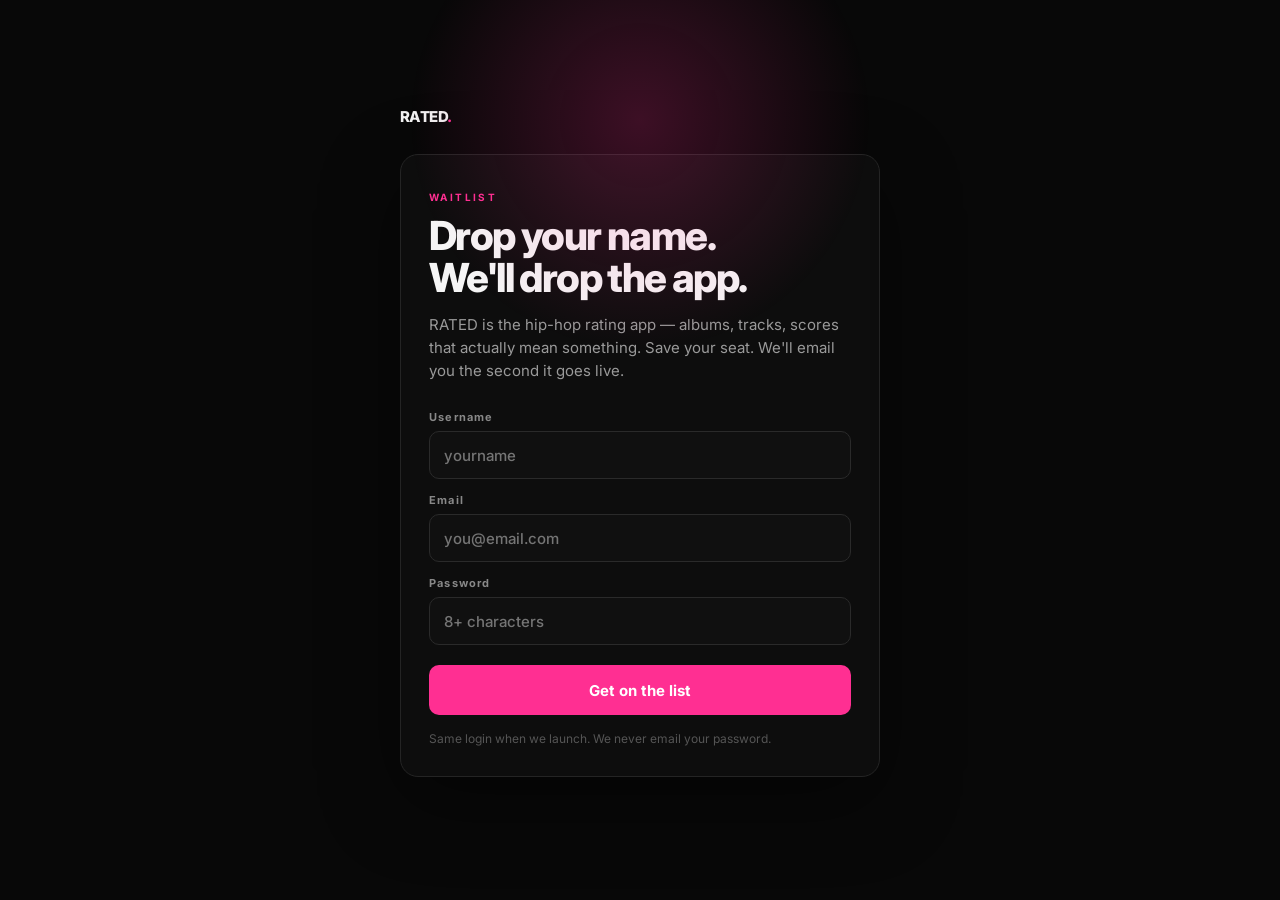
==== waitlist.html @ 4eba2e6b "Add files via upload" ====
<!DOCTYPE html>
<html lang="en">

<head>
    <meta charset="UTF-8">
    <meta
        name="viewport"
        content="width=device-width, initial-scale=1, viewport-fit=cover"
    >
    <meta name="theme-color" content="#080808">
    <meta name="color-scheme" content="dark">
    <title>RATED — Get on the list</title>
    <meta
        name="description"
        content="RATED is coming. Save your name. We'll tap you in when the app drops."
    >
    <meta property="og:title" content="RATED — Get on the list">
    <meta
        property="og:description"
        content="The hip-hop rating app. Join the waitlist. We'll hit your inbox at launch."
    >
    <meta property="og:type" content="website">
    <meta name="twitter:card" content="summary">
    <meta name="twitter:title" content="RATED — Get on the list">
    <meta
        name="twitter:description"
        content="The hip-hop rating app. Join the waitlist. We'll hit your inbox at launch."
    >
    <link rel="icon" type="image/svg+xml" href="icon.svg">
    <link rel="preconnect" href="https://fonts.googleapis.com">
    <link
        rel="preconnect"
        href="https://fonts.gstatic.com"
        crossorigin
    >
    <link
        href="https://fonts.googleapis.com/css2?family=Inter:wght@400;500;600;700;800&display=swap"
        rel="stylesheet"
    >
    <link rel="stylesheet" href="waitlist.css">
</head>

<body>
    <div class="glow" aria-hidden="true"></div>

    <main class="shell">
        <p class="brand">RATED<span>.</span></p>

        <section id="signupCard" class="card">
            <p class="kicker">WAITLIST</p>
            <h1>Drop your name.<br>We'll drop the app.</h1>
            <p class="lead">
                RATED is the hip-hop rating app — albums, tracks, scores that actually mean something.
                Save your seat. We'll email you the second it goes live.
            </p>
            <p id="socialProof" class="proof" hidden></p>

            <form id="waitlistForm" novalidate>
                <label>
                    Username
                    <input
                        id="username"
                        name="username"
                        type="text"
                        autocomplete="username"
                        maxlength="30"
                        required
                        placeholder="yourname"
                    >
                </label>
                <label>
                    Email
                    <input
                        id="email"
                        name="email"
                        type="email"
                        autocomplete="email"
                        required
                        placeholder="you@email.com"
                    >
                </label>
                <label>
                    Password
                    <input
                        id="password"
                        name="password"
                        type="password"
                        autocomplete="new-password"
                        minlength="8"
                        required
                        placeholder="8+ characters"
                    >
                </label>
                <p id="formError" class="error" hidden></p>
                <button id="submitButton" type="submit">
                    Get on the list
                </button>
            </form>

            <p class="fine">
                Same login when we launch. We never email your password.
            </p>
        </section>

        <section id="thanksCard" class="card thanks" hidden>
            <p class="kicker">LOCKED IN</p>
            <h1 id="thanksTitle">You're on the list.</h1>
            <p id="thanksBody" class="lead"></p>
            <p class="stamp">See you at the drop.</p>
        </section>
    </main>

    <script src="waitlist.js"></script>
</body>

</html>
---- waitlist.css ----
* {
    box-sizing: border-box;
    margin: 0;
    padding: 0;
}

html,
body {
    min-height: 100%;
}

body {
    font-family: Inter, sans-serif;
    background: #080808;
    color: #f5f5f5;
    -webkit-font-smoothing: antialiased;
}

.glow {
    position: fixed;
    inset: auto;
    width: 480px;
    height: 480px;
    left: 50%;
    top: -120px;
    transform: translateX(-50%);
    background: radial-gradient(circle, rgba(255, 47, 146, 0.22), transparent 68%);
    pointer-events: none;
}

.shell {
    min-height: 100dvh;
    display: flex;
    flex-direction: column;
    justify-content: center;
    padding: 48px 20px 64px;
    max-width: 520px;
    margin: 0 auto;
}

.brand {
    font-size: 15px;
    font-weight: 800;
    letter-spacing: -0.6px;
    margin-bottom: 28px;
}

.brand span {
    color: #ff2f92;
}

.card {
    background: rgba(14, 14, 14, 0.92);
    border: 1px solid #242424;
    border-radius: 18px;
    padding: 36px 28px 28px;
    box-shadow: 0 24px 80px rgba(0, 0, 0, 0.45);
}

.kicker {
    font-size: 10px;
    font-weight: 700;
    letter-spacing: 2.4px;
    color: #ff2f92;
    margin-bottom: 12px;
}

h1 {
    font-size: clamp(28px, 7vw, 40px);
    font-weight: 800;
    letter-spacing: -1.6px;
    line-height: 1.05;
}

.lead {
    margin-top: 14px;
    color: #9a9a9a;
    font-size: 15px;
    line-height: 1.55;
}

.proof {
    margin-top: 16px;
    color: #d7d7d7;
    font-size: 13px;
    font-weight: 600;
}

form {
    display: grid;
    gap: 14px;
    margin-top: 28px;
}

label {
    display: grid;
    gap: 7px;
    font-size: 11px;
    font-weight: 700;
    letter-spacing: 1.2px;
    color: #888;
}

input {
    width: 100%;
    height: 48px;
    border: 1px solid #2a2a2a;
    border-radius: 10px;
    background: #101010;
    color: #fff;
    padding: 0 14px;
    font: 500 15px Inter, sans-serif;
}

input:focus {
    outline: none;
    border-color: #ff2f92;
}

button {
    margin-top: 6px;
    height: 50px;
    border: none;
    border-radius: 10px;
    background: #ff2f92;
    color: #fff;
    font: 700 15px Inter, sans-serif;
    cursor: pointer;
}

button:hover {
    filter: brightness(1.06);
}

button:disabled {
    opacity: 0.6;
    cursor: wait;
}

.error {
    color: #ff6b8a;
    font-size: 13px;
    font-weight: 600;
}

.fine {
    margin-top: 16px;
    color: #555;
    font-size: 12px;
    line-height: 1.4;
}

.thanks {
    text-align: left;
}

.stamp {
    margin-top: 28px;
    font-size: 13px;
    font-weight: 700;
    letter-spacing: 0.4px;
    color: #ff2f92;
}

[hidden] {
    display: none !important;
}
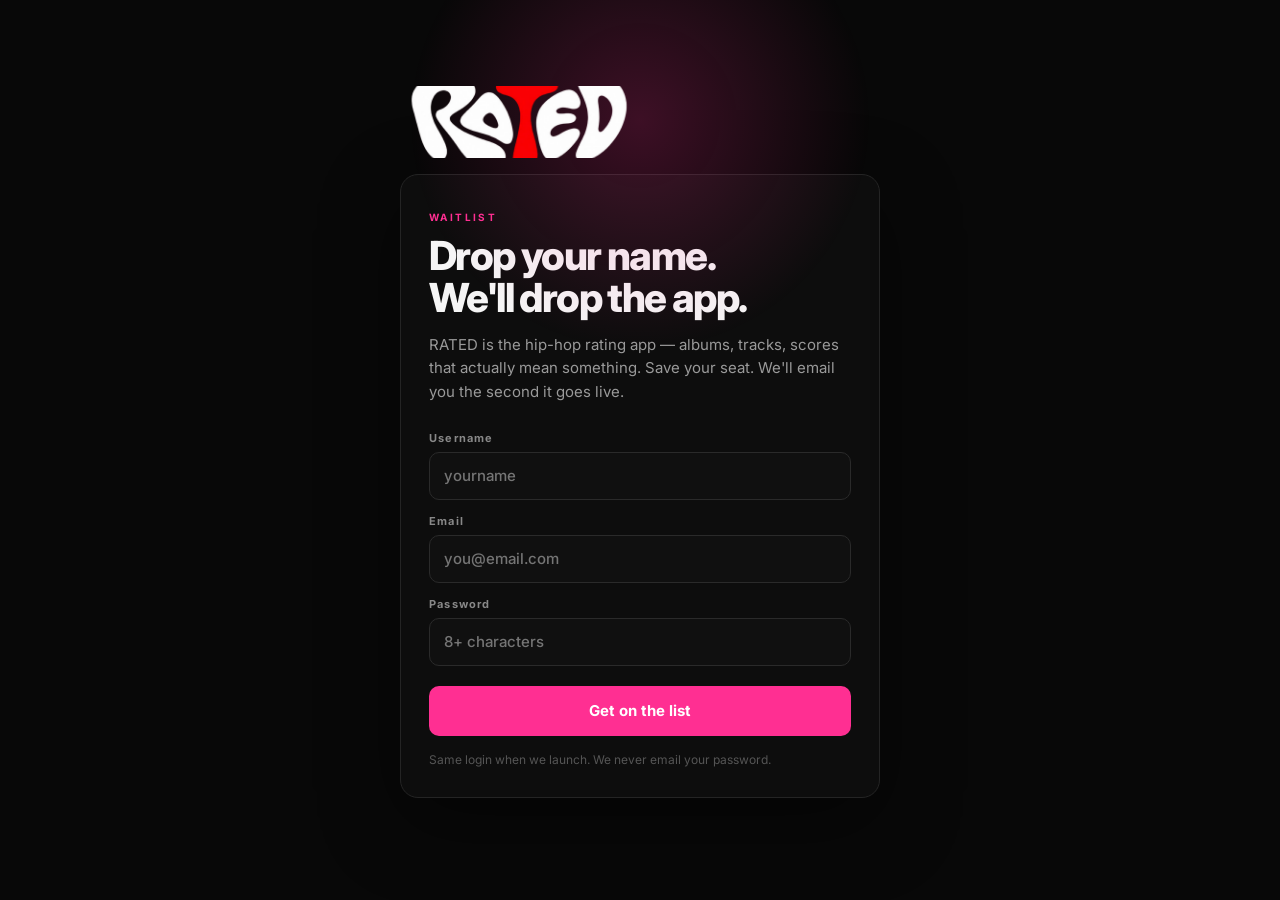
==== commit b97eb793: "Add files via upload" ====
--- a/waitlist.html
+++ b/waitlist.html
@@ -26,7 +26,7 @@
         name="twitter:description"
         content="The hip-hop rating app. Join the waitlist. We'll hit your inbox at launch."
     >
-    <link rel="icon" type="image/svg+xml" href="icon.svg">
+    <link rel="icon" type="image/png" href="assets/logo.png">
     <link rel="preconnect" href="https://fonts.googleapis.com">
     <link
         rel="preconnect"
@@ -37,14 +37,16 @@
         href="https://fonts.googleapis.com/css2?family=Inter:wght@400;500;600;700;800&display=swap"
         rel="stylesheet"
     >
-    <link rel="stylesheet" href="waitlist.css">
+    <link rel="stylesheet" href="css/waitlist.css">
 </head>
 
 <body>
     <div class="glow" aria-hidden="true"></div>
 
     <main class="shell">
-        <p class="brand">RATED<span>.</span></p>
+        <p class="brand">
+            <img src="assets/logo-l.png" alt="RATED">
+        </p>
 
         <section id="signupCard" class="card">
             <p class="kicker">WAITLIST</p>
@@ -110,7 +112,7 @@
         </section>
     </main>
 
-    <script src="waitlist.js"></script>
+    <script src="js/waitlist.js"></script>
 </body>
 
 </html>
--- a/css/waitlist.css
+++ b/css/waitlist.css
@@ -0,0 +1,174 @@
+* {
+    box-sizing: border-box;
+    margin: 0;
+    padding: 0;
+}
+
+html,
+body {
+    min-height: 100%;
+}
+
+body {
+    font-family: Inter, sans-serif;
+    background: #080808;
+    color: #f5f5f5;
+    -webkit-font-smoothing: antialiased;
+}
+
+.glow {
+    position: fixed;
+    inset: auto;
+    width: 480px;
+    height: 480px;
+    left: 50%;
+    top: -120px;
+    transform: translateX(-50%);
+    background: radial-gradient(circle, rgba(255, 47, 146, 0.22), transparent 68%);
+    pointer-events: none;
+}
+
+.shell {
+    min-height: 100dvh;
+    display: flex;
+    flex-direction: column;
+    justify-content: center;
+    padding: 48px 20px 64px;
+    max-width: 520px;
+    margin: 0 auto;
+}
+
+.brand {
+    position: relative;
+    width: 240px;
+    height: 72px;
+    overflow: hidden;
+    margin-bottom: 16px;
+}
+
+.brand img {
+    position: absolute;
+    left: 50%;
+    top: 50%;
+    height: 240px;
+    width: 240px;
+    transform: translate(-50%, -50%);
+    object-fit: cover;
+}
+
+.card {
+    background: rgba(14, 14, 14, 0.92);
+    border: 1px solid #242424;
+    border-radius: 18px;
+    padding: 36px 28px 28px;
+    box-shadow: 0 24px 80px rgba(0, 0, 0, 0.45);
+}
+
+.kicker {
+    font-size: 10px;
+    font-weight: 700;
+    letter-spacing: 2.4px;
+    color: #ff2f92;
+    margin-bottom: 12px;
+}
+
+h1 {
+    font-size: clamp(28px, 7vw, 40px);
+    font-weight: 800;
+    letter-spacing: -1.6px;
+    line-height: 1.05;
+}
+
+.lead {
+    margin-top: 14px;
+    color: #9a9a9a;
+    font-size: 15px;
+    line-height: 1.55;
+}
+
+.proof {
+    margin-top: 16px;
+    color: #d7d7d7;
+    font-size: 13px;
+    font-weight: 600;
+}
+
+form {
+    display: grid;
+    gap: 14px;
+    margin-top: 28px;
+}
+
+label {
+    display: grid;
+    gap: 7px;
+    font-size: 11px;
+    font-weight: 700;
+    letter-spacing: 1.2px;
+    color: #888;
+}
+
+input {
+    width: 100%;
+    height: 48px;
+    border: 1px solid #2a2a2a;
+    border-radius: 10px;
+    background: #101010;
+    color: #fff;
+    padding: 0 14px;
+    font: 500 15px Inter, sans-serif;
+}
+
+input:focus {
+    outline: none;
+    border-color: #ff2f92;
+}
+
+button {
+    margin-top: 6px;
+    height: 50px;
+    border: none;
+    border-radius: 10px;
+    background: #ff2f92;
+    color: #fff;
+    font: 700 15px Inter, sans-serif;
+    cursor: pointer;
+}
+
+button:hover {
+    filter: brightness(1.06);
+}
+
+button:disabled {
+    opacity: 0.6;
+    cursor: wait;
+}
+
+.error {
+    color: #ff6b8a;
+    font-size: 13px;
+    font-weight: 600;
+}
+
+.fine {
+    margin-top: 16px;
+    color: #555;
+    font-size: 12px;
+    line-height: 1.4;
+}
+
+.thanks {
+    text-align: left;
+}
+
+.stamp {
+    margin-top: 28px;
+    font-size: 13px;
+    font-weight: 700;
+    letter-spacing: 0.4px;
+    color: #ff2f92;
+}
+
+[hidden] {
+    display: none !important;
+}
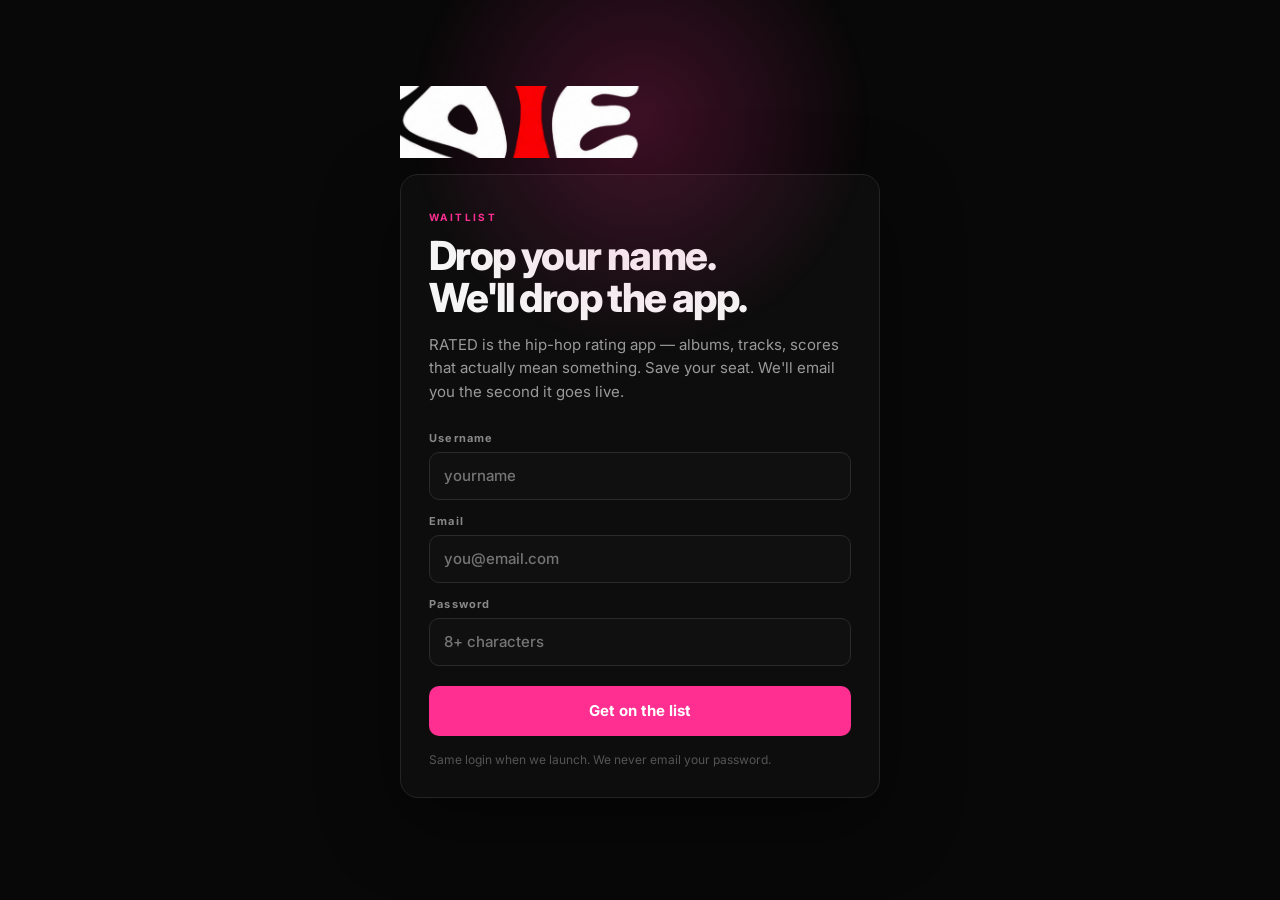
==== commit 119b6cd0: "Add files via upload" ====
--- a/waitlist.html
+++ b/waitlist.html
@@ -45,7 +45,7 @@
 
     <main class="shell">
         <p class="brand">
-            <img src="assets/logo-l.png" alt="RATED">
+            <img src="assets/logo-wordmark.png" alt="RATED">
         </p>
 
         <section id="signupCard" class="card">
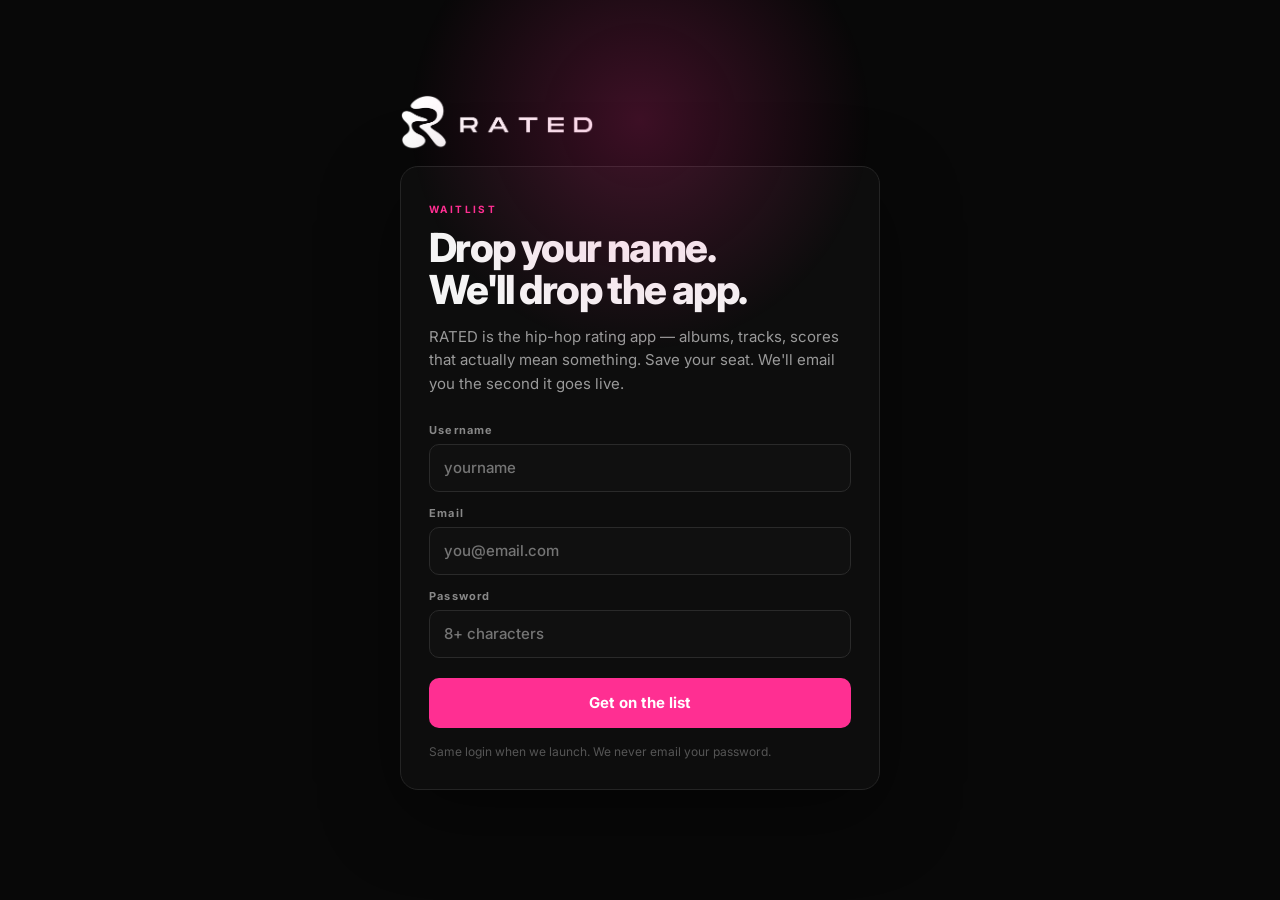
==== commit c1d0604d: "Add files via upload" ====
--- a/waitlist.html
+++ b/waitlist.html
@@ -26,7 +26,8 @@
         name="twitter:description"
         content="The hip-hop rating app. Join the waitlist. We'll hit your inbox at launch."
     >
-    <link rel="icon" type="image/png" href="assets/logo.png">
+    <link rel="icon" type="image/png" href="assets/rated-icon-light.png?v=44">
+    <link rel="apple-touch-icon" href="assets/rated-icon-light.png?v=44">
     <link rel="preconnect" href="https://fonts.googleapis.com">
     <link
         rel="preconnect"
@@ -45,7 +46,7 @@
 
     <main class="shell">
         <p class="brand">
-            <img src="assets/logo-wordmark.png" alt="RATED">
+            <img src="assets/rated-wordmark-light.png?v=44" alt="RATED">
         </p>
 
         <section id="signupCard" class="card">
--- a/css/waitlist.css
+++ b/css/waitlist.css
@@ -39,21 +39,21 @@
 }
 
 .brand {
-    position: relative;
-    width: 240px;
-    height: 72px;
-    overflow: hidden;
+    display: flex;
+    align-items: center;
+    width: auto;
+    height: auto;
+    overflow: visible;
     margin-bottom: 16px;
 }
 
 .brand img {
-    position: absolute;
-    left: 50%;
-    top: 50%;
-    height: 240px;
-    width: 240px;
-    transform: translate(-50%, -50%);
-    object-fit: cover;
+    display: block;
+    height: 56px;
+    width: auto;
+    max-width: min(80vw, 280px);
+    object-fit: contain;
+    object-position: left center;
 }
 
 .card {
